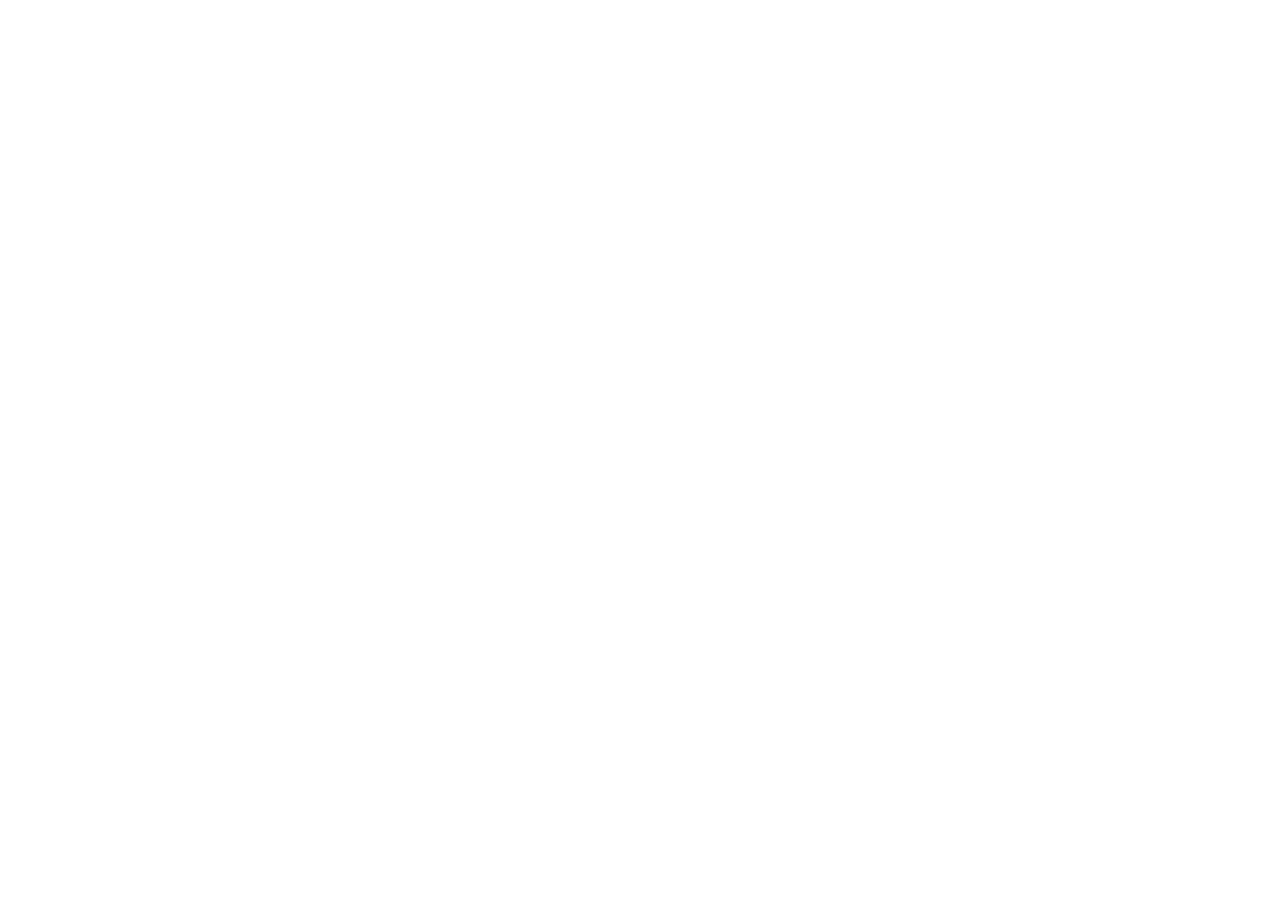
==== github.html @ 7498a702 "configurando os botoes das redes" ====
<!DOCTYPE html>
<html lang="pt-br">
<head>
    <meta charset="UTF-8">
    <meta http-equiv="X-UA-Compatible" content="IE=edge">
    <meta name="viewport" content="width=device-width, initial-scale=1.0">
    <title>Document</title>
</head>
<body>
    
</body>
</html>
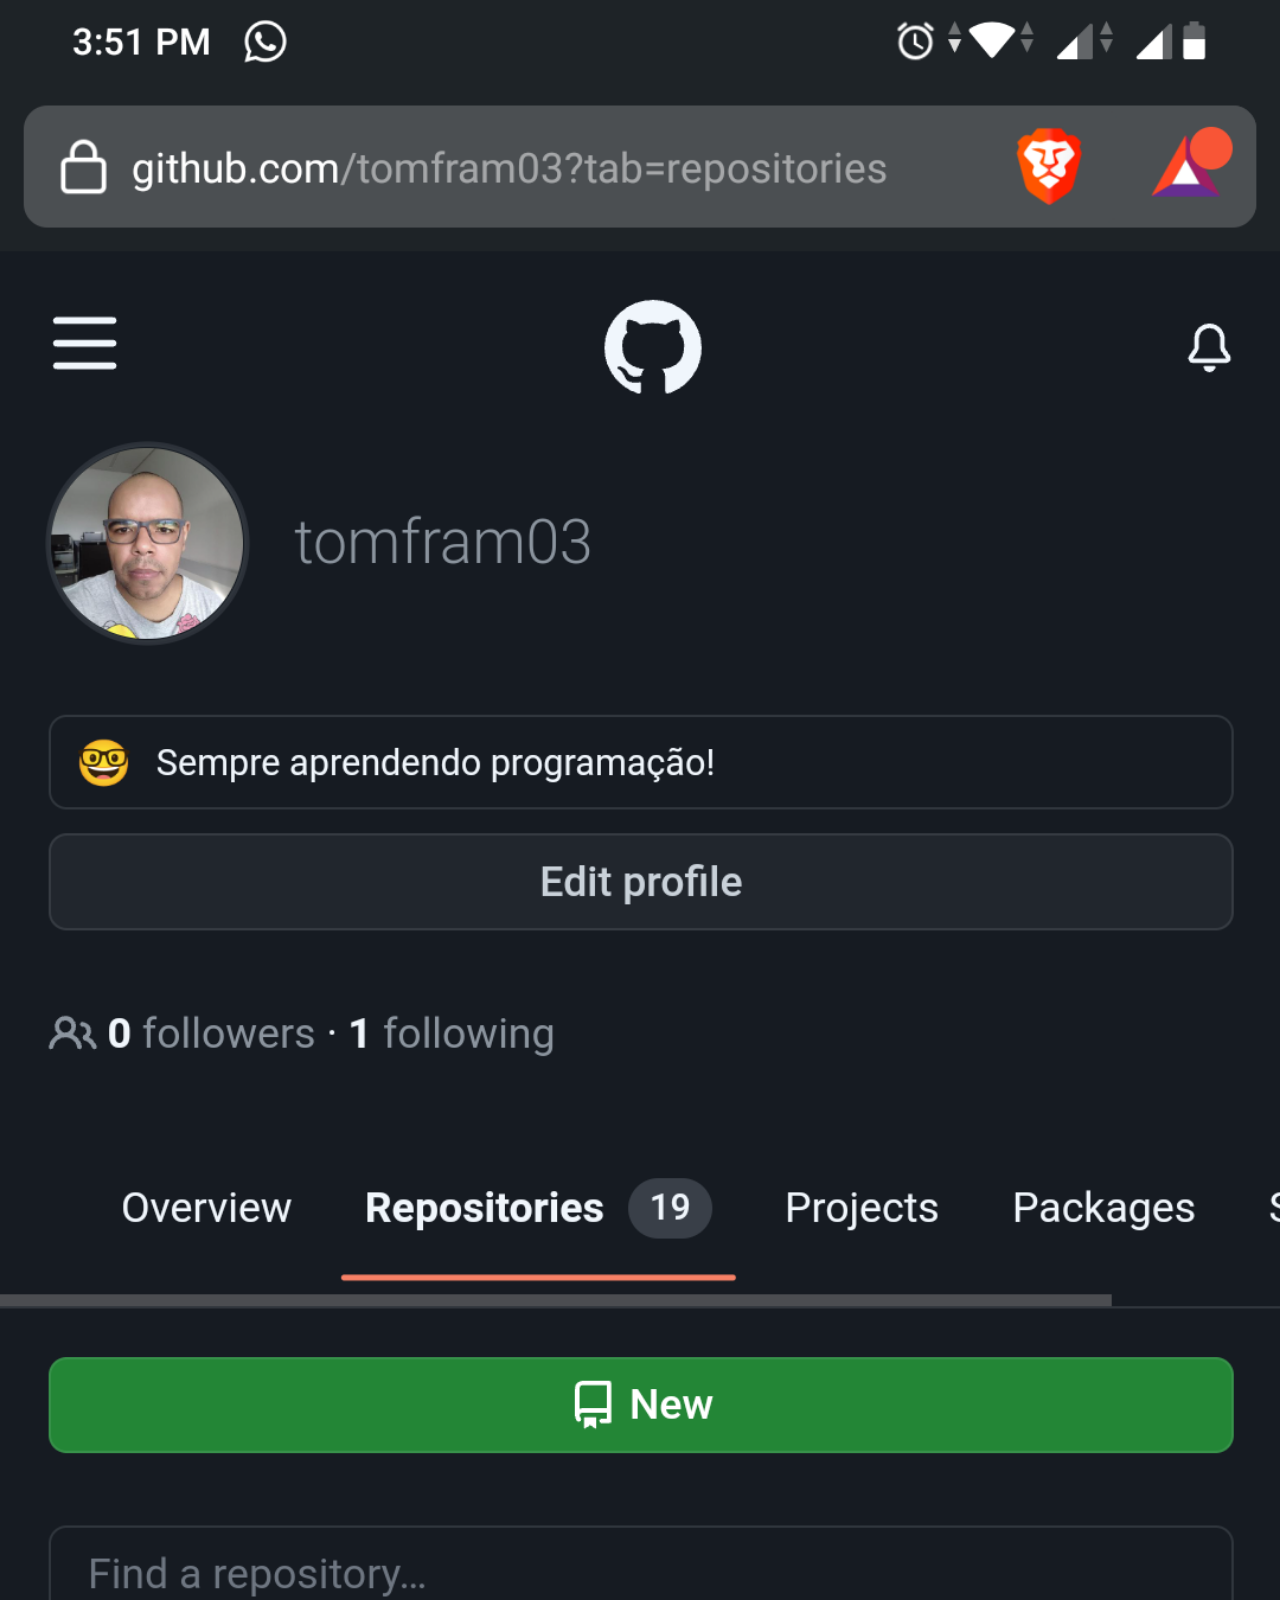
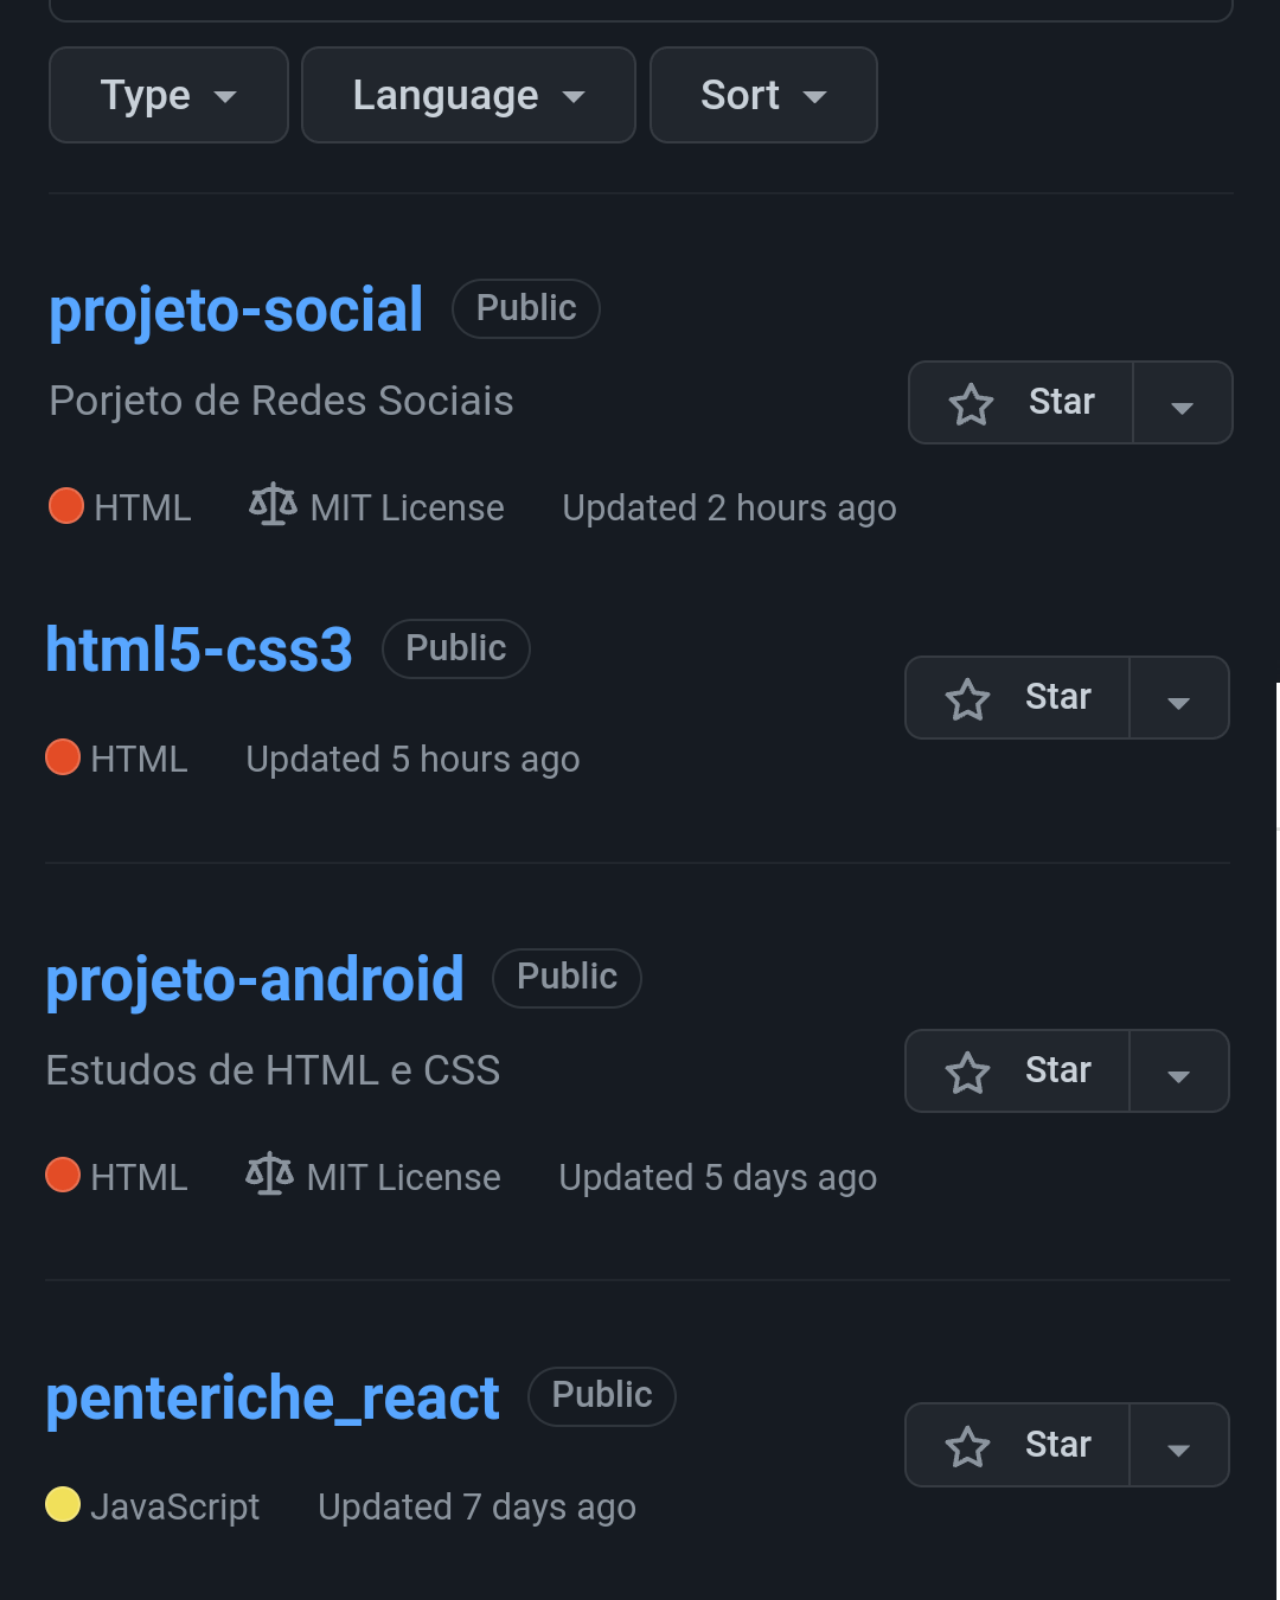
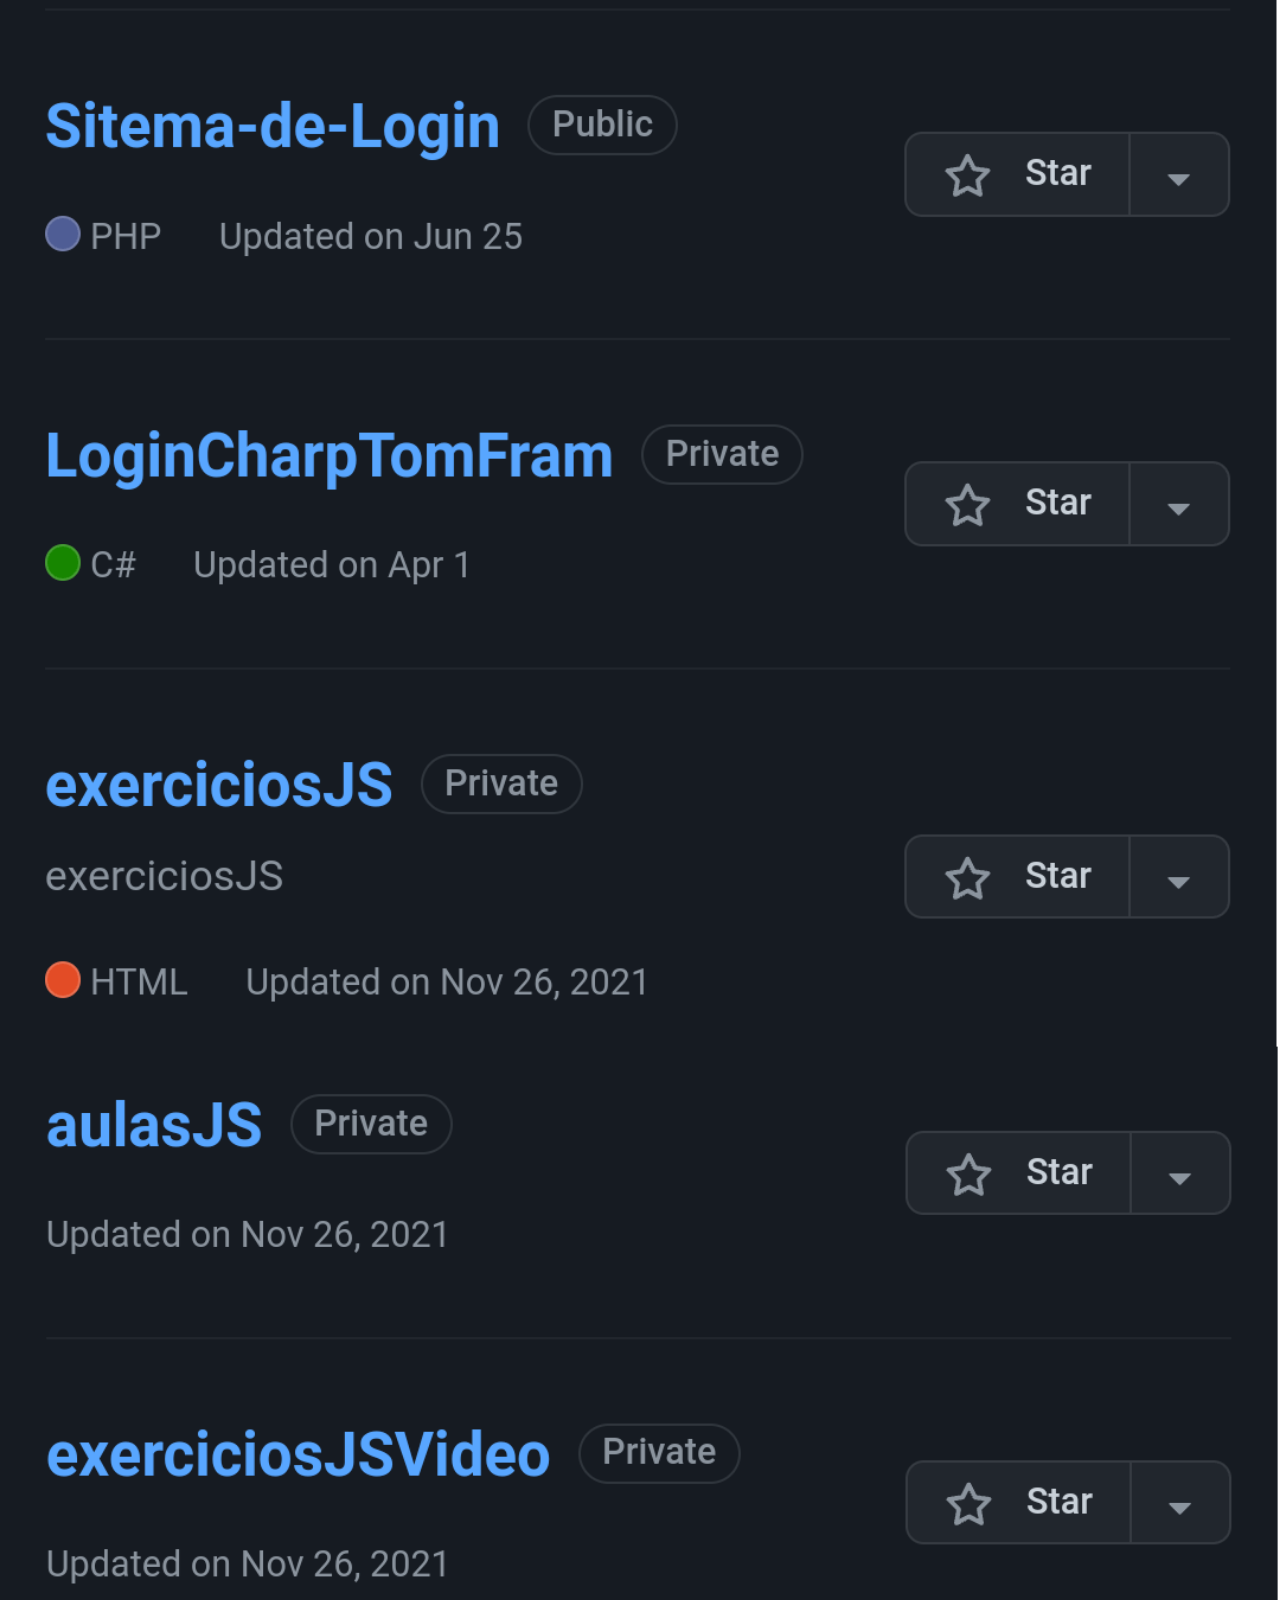
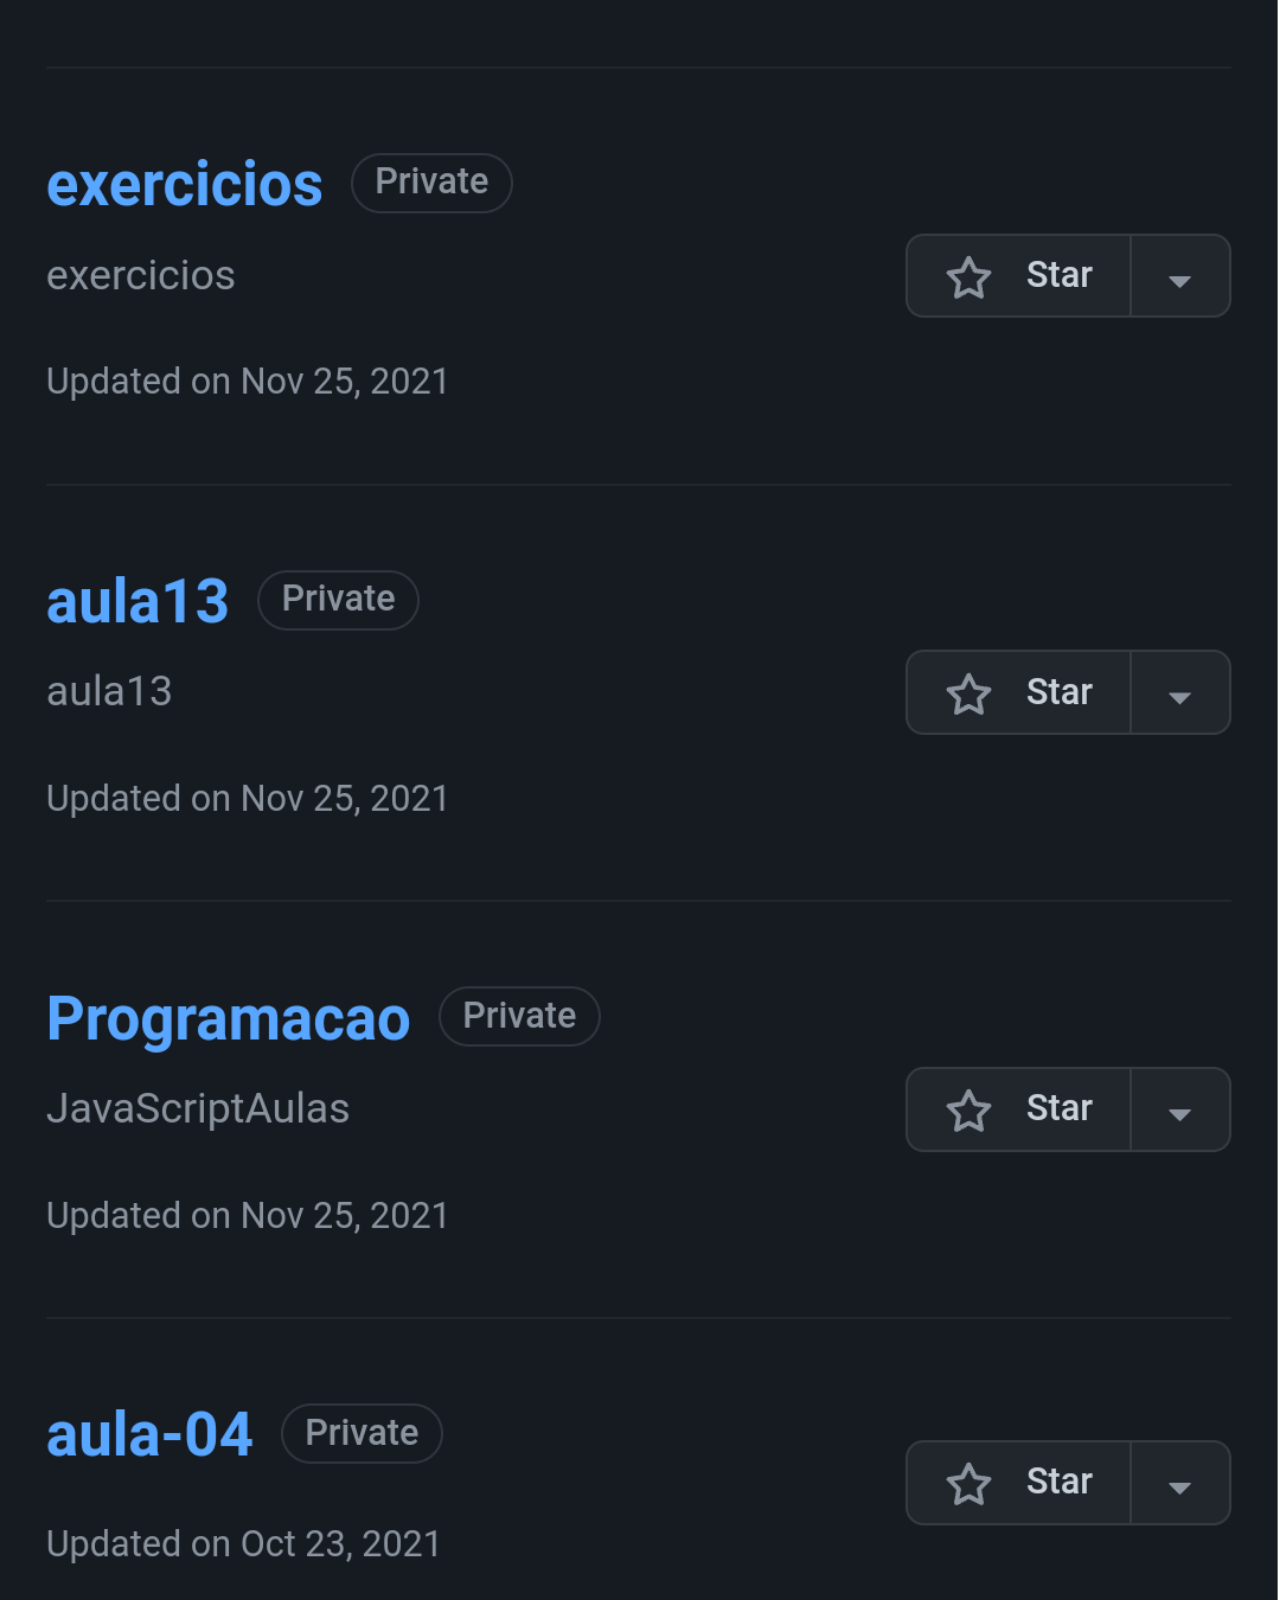
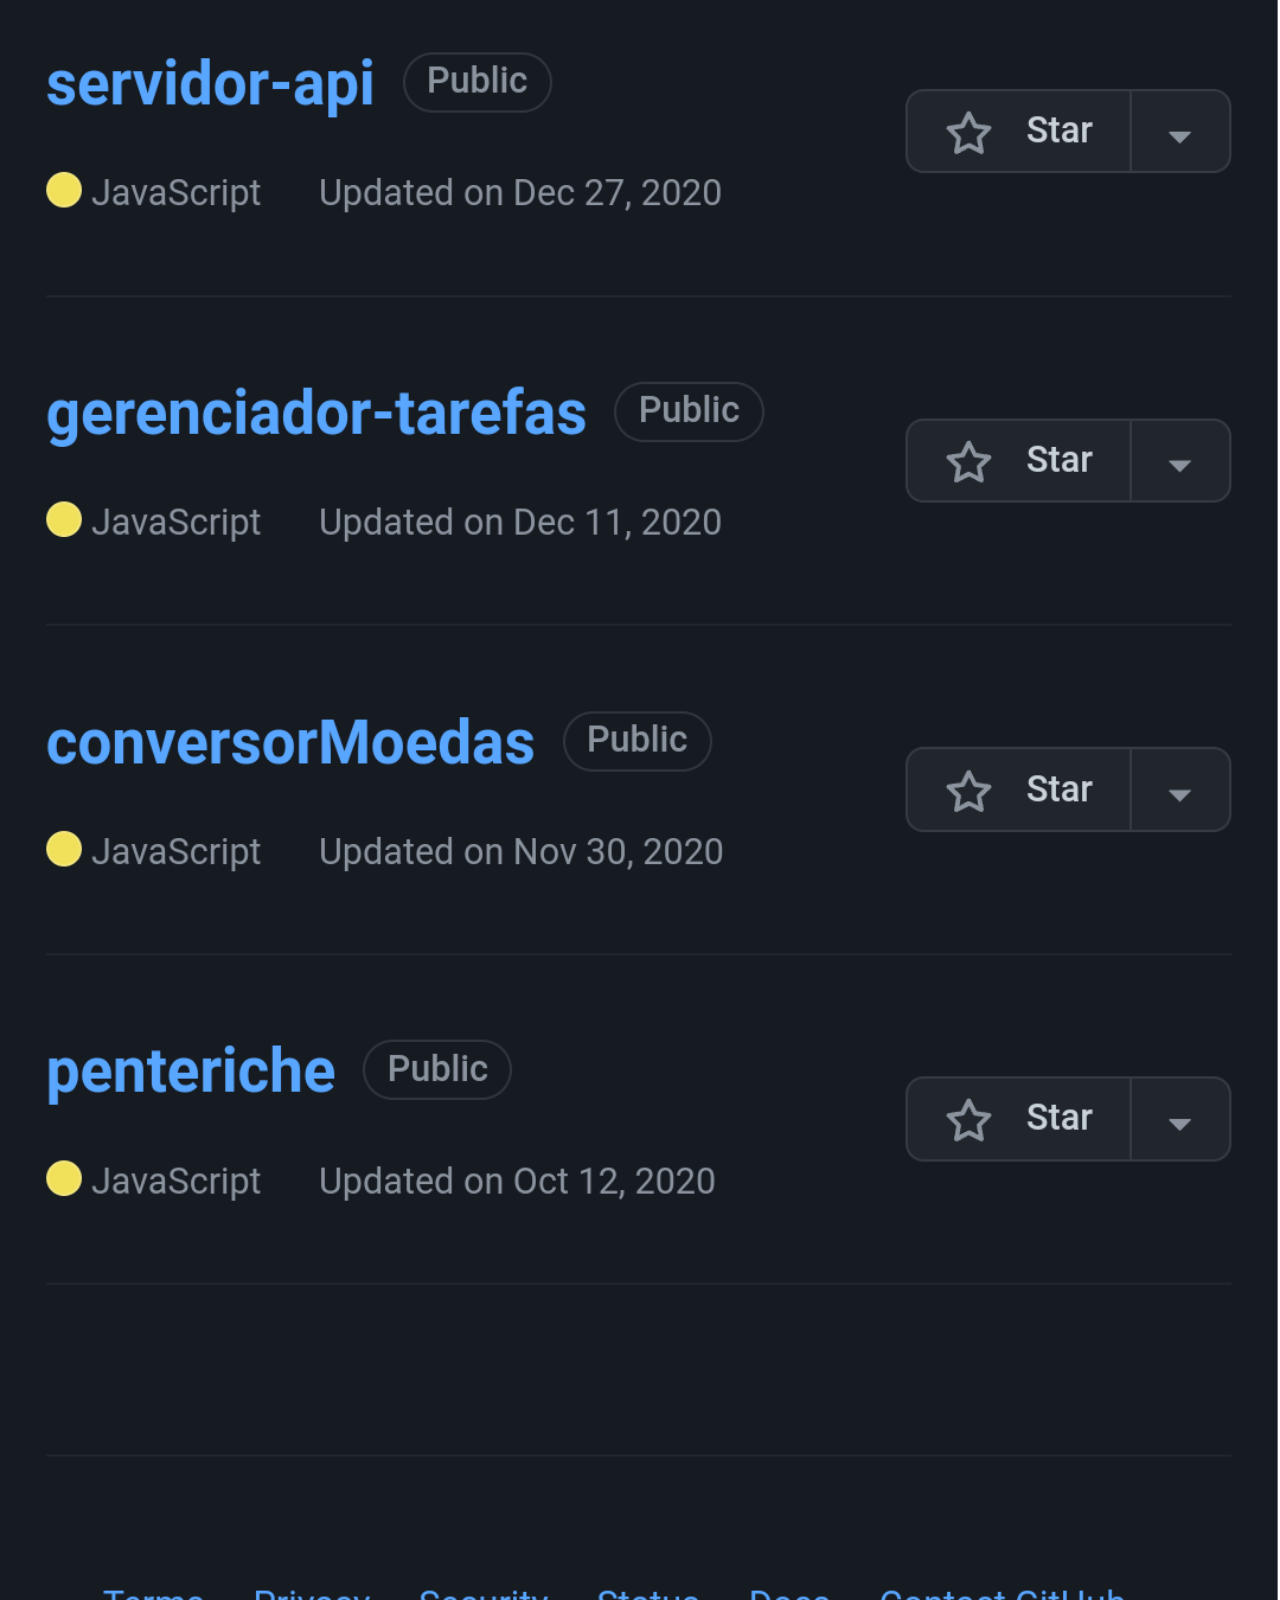
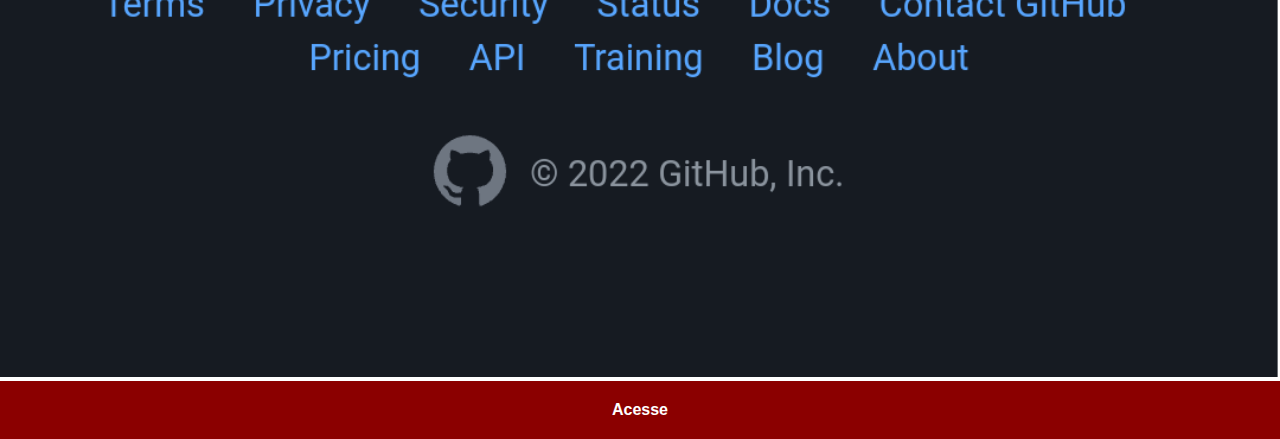
==== commit 5d3b381b: "botões funcionando" ====
--- a/github.html
+++ b/github.html
@@ -4,9 +4,11 @@
     <meta charset="UTF-8">
     <meta http-equiv="X-UA-Compatible" content="IE=edge">
     <meta name="viewport" content="width=device-width, initial-scale=1.0">
-    <title>Document</title>
+    <title>GitHub</title>
+    <link rel="stylesheet" href="estilos/sociais.css">
 </head>
 <body>
-    
+    <img src="imagens/github.png" alt="GitHub">
+    <a href="https://github.com/tomfram03?tab=repositories" target="_blank">Acesse</a>
 </body>
 </html>--- a/estilos/sociais.css
+++ b/estilos/sociais.css
@@ -0,0 +1,31 @@
+@charset "UTF-8";
+
+* {
+    margin: 0px;
+    padding: 0px;
+    font-family: Arial, Helvetica, sans-serif;
+}
+
+::-webkit-scrollbar {
+    width: 0px;
+    height: 0px;
+}
+
+
+img {
+    width: 100vw;
+}
+
+a {
+    display: block;
+    background-color: darkred;
+    color: white;
+    padding: 20px;
+    text-align: center;
+    font-weight: bolder;
+    text-decoration: none;
+}
+
+a:hover {
+    background-color: red;
+}